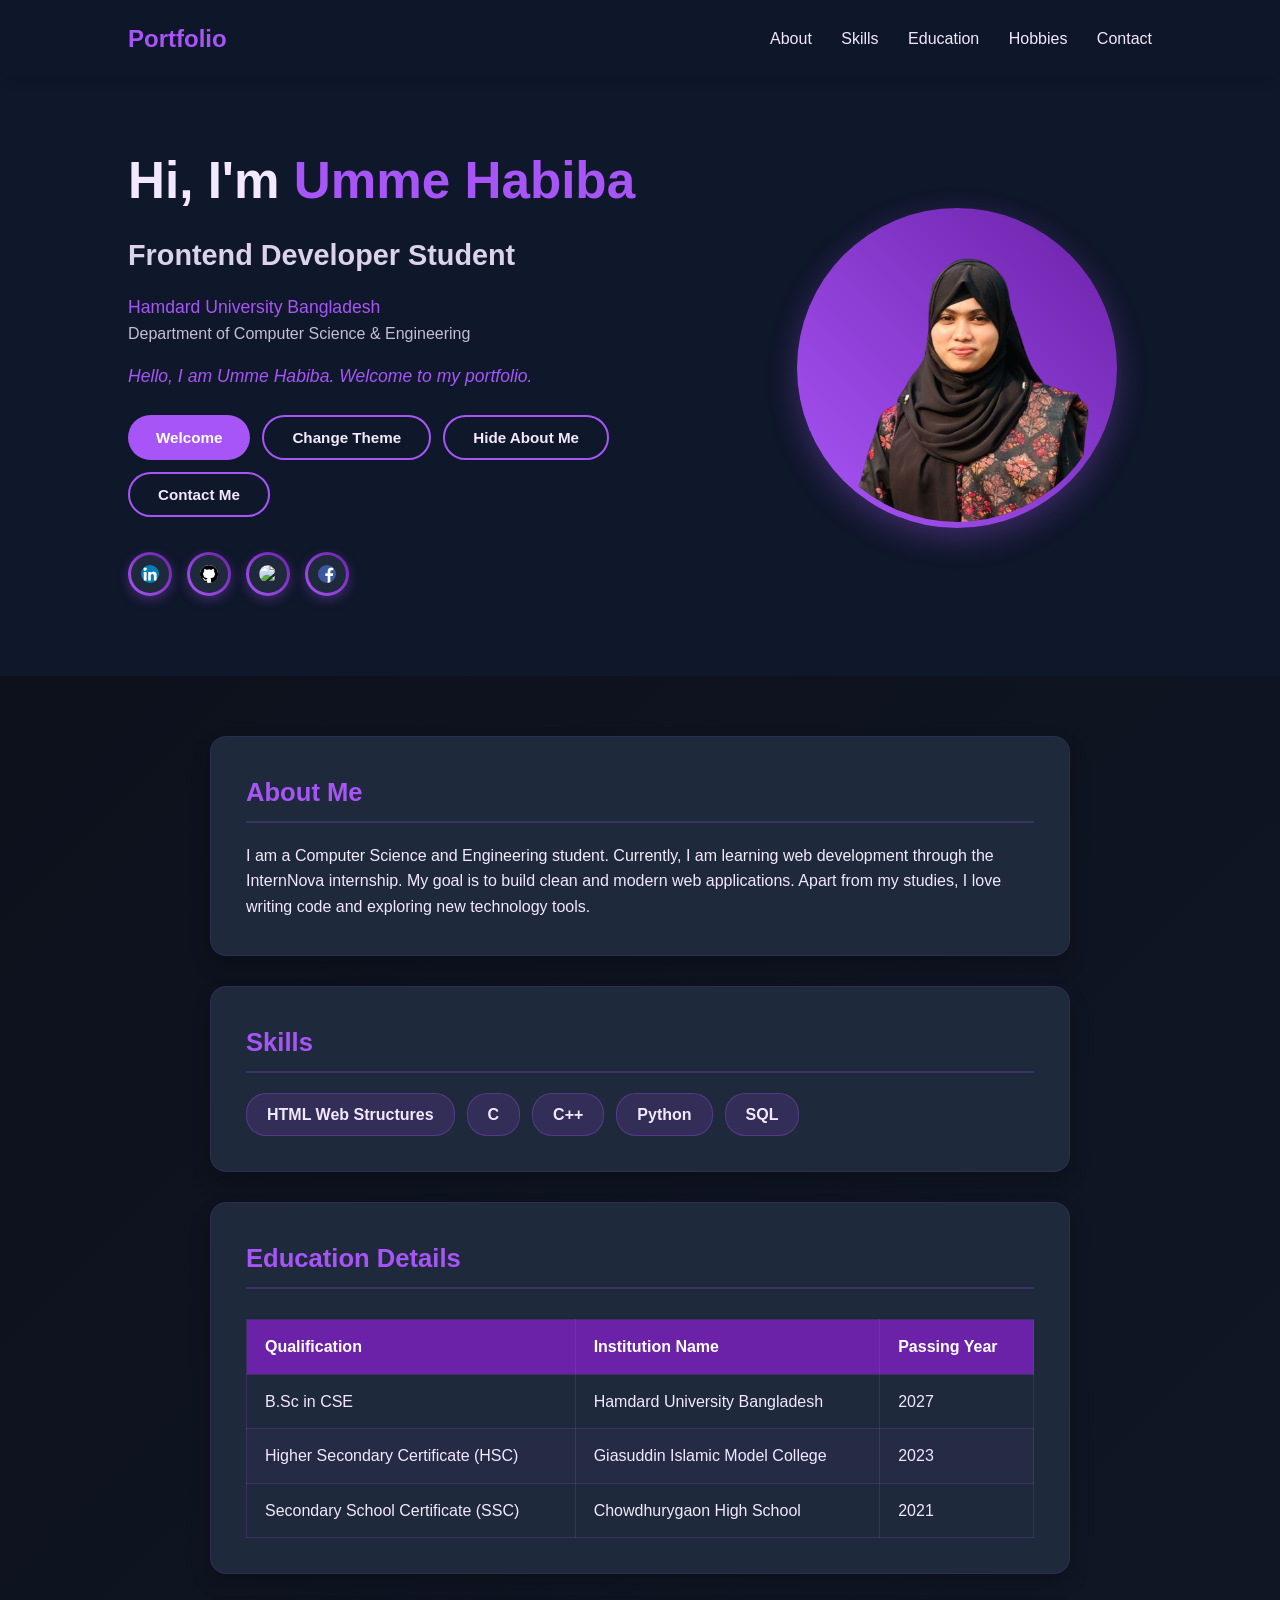
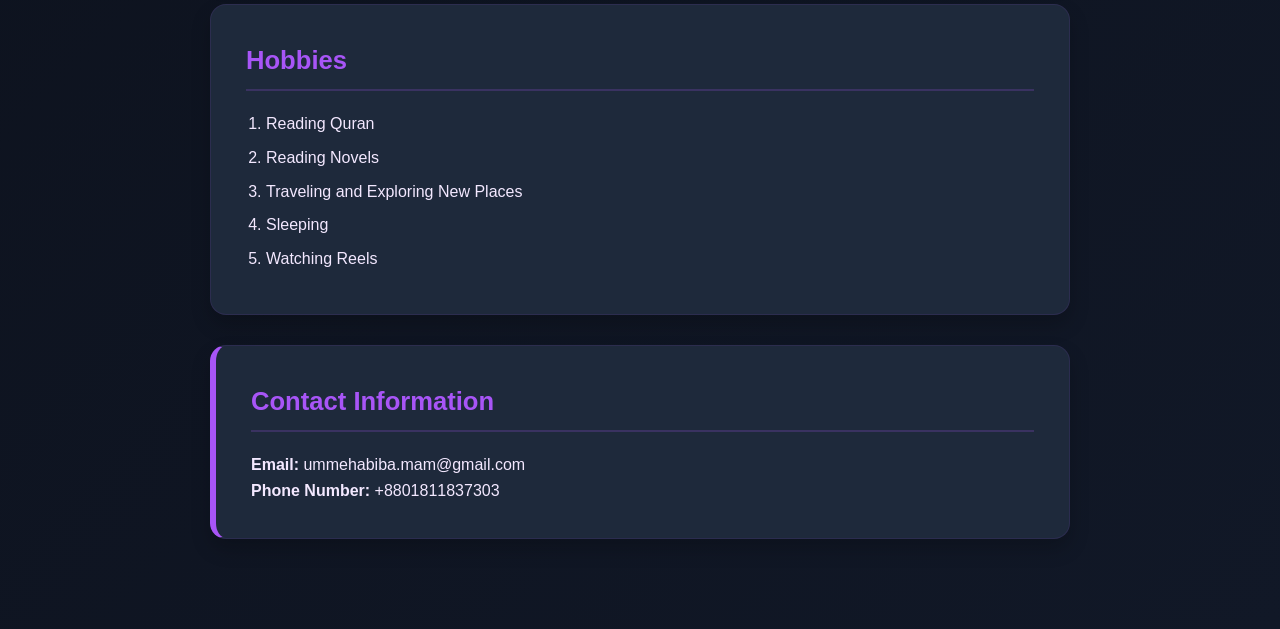
==== index.html @ 0cc4449e "Rename Interactive_Portfolio_Using_JavaScript.html to index.html" ====
<!DOCTYPE html>
<html lang="en">
<head>
    <meta charset="UTF-8"> 
    <meta name="viewport" content="width=device-width, initial-scale=1.0">
    <title>My Personal Portfolio Webpage - Umme Habiba</title>
    <link rel="stylesheet" href="style.css">
</head>
<body>
  
    <div id="welcome-box-overlay" class="msg-overlay">
        <div class="msg-card">
            <span id="close-msg-btn" class="close-cross">&times;</span>
            <div id="modal-icon" class="msg-icon">👋</div>
            <h2 id="modal-title-text">Welcome to My Portfolio Website!</h2>
            <p id="modal-desc-text">Thank you for visiting my webpage. Have a great time exploring!</p>
            <button id="ok-msg-btn" class="msg-close-btn">OK, Thanks</button>
        </div>
    </div>

    <nav class="navbar">
        <div class="nav-logo" id="main-title">Portfolio</div>
        <div class="nav-links">
            <a href="#about">About</a>
            <a href="#skills">Skills</a>
            <a href="#education">Education</a>
            <a href="#hobbies">Hobbies</a>
            <a href="#contact">Contact</a>
        </div>
    </nav>

    <header class="hero-section">
        <div class="hero-container">
            <div class="hero-content">
                <h1 class="hero-title">Hi, I'm <span class="highlight-text">Umme Habiba</span></h1>
                <h2 class="hero-subtitle">Frontend Developer Student</h2>
                <p class="hero-institution">Hamdard University Bangladesh</p>
                <p class="hero-dept">Department of Computer Science & Engineering</p>
                
                <p id="dynamic-greeting" class="dynamic-greeting-text"></p>
                
                <div class="interactive-controls">
                    <button id="welcome-btn" class="js-btn primary-btn">Welcome</button>
                    <button id="theme-btn" class="js-btn secondary-btn">Change Theme</button>
                    <button id="toggle-about-btn" class="js-btn secondary-btn">Hide About Me</button>
                    <button id="contact-btn" class="js-btn secondary-btn">Contact Me</button>
                </div>

                <div class="hero-social-links">
                    <a href="https://www.linkedin.com/in/umme-habiba-s/" target="_blank" class="hero-social-icon" title="LinkedIn">
                        <img src="linkedin.png" alt="LinkedIn" class="social-img-logo">
                    </a>
                    <a href="https://github.com/uhsinthia" target="_blank" class="hero-social-icon" title="GitHub">
                        <img src="github.png" alt="GitHub" class="social-img-logo">
                    </a>
                    <a href="https://www.youtube.com/@uh_sinthia" target="_blank" class="hero-social-icon" title="YouTube">
                        <img src="yt.png" alt="YouTube" class="social-img-logo">
                    </a>
                    <a href="https://www.facebook.com/UHSinthia17/" target="_blank" class="hero-social-icon" title="Facebook">
                        <img src="fb.png" alt="Facebook" class="social-img-logo">
                    </a>
                </div>
            </div>

            <div class="hero-image-area">
                <div class="profile-circle">
                    <img src="mypic.png" alt="Umme Habiba Profile Photo" class="profile-photo">
                </div>
            </div>
        </div>
    </header>

    <main class="container">

        <section id="about" class="portfolio-card">
            <h2 class="section-heading">About Me</h2>
            <p class="paragraph-text">
                I am a Computer Science and Engineering student. Currently, I am learning web development through the InternNova internship. My goal is to build clean and modern web applications. Apart from my studies, I love writing code and exploring new technology tools.
            </p>
        </section>

        <section id="skills" class="portfolio-card">
            <h2 class="section-heading">Skills</h2>
            <ul class="skills-list">
                <li>HTML Web Structures</li>
                <li>C</li>
                <li>C++</li>
                <li>Python</li>
                <li>SQL</li>
            </ul>
        </section>

        <section id="education" class="portfolio-card">
            <h2 class="section-heading">Education Details</h2>
            <div class="table-responsive"> 
                <table class="education-table">
                    <thead>
                        <tr>
                            <th>Qualification</th>
                            <th>Institution Name</th>
                            <th>Passing Year</th>
                        </tr>
                    </thead>
                    <tbody>
                        <tr>
                            <td>B.Sc in CSE</td>
                            <td>Hamdard University Bangladesh</td>
                            <td>2027</td>
                        </tr>
                        <tr>
                            <td>Higher Secondary Certificate (HSC)</td>
                            <td>Giasuddin Islamic Model College</td>
                            <td>2023</td>
                        </tr>
                        <tr>
                            <td>Secondary School Certificate (SSC)</td>
                            <td>Chowdhurygaon High School</td>
                            <td>2021</td>
                        </tr>
                    </tbody>
                </table>
            </div>
        </section>

        <section id="hobbies" class="portfolio-card">
            <h2 class="section-heading">Hobbies</h2>
            <ol class="hobbies-list">
                <li>Reading Quran</li>
                <li>Reading Novels</li>
                <li>Traveling and Exploring New Places</li>
                <li>Sleeping</li>
                <li>Watching Reels</li>
            </ol>
        </section>

        <section id="contact" class="portfolio-card contact-card">
            <h2 class="section-heading">Contact Information</h2>
            <div class="contact-details">
                <p><strong>Email:</strong> ummehabiba.mam@gmail.com</p>
                <p><strong>Phone Number:</strong> +8801811837303</p>
            </div>
        </section>

    </main>

    <script src="script.js"></script>
</body>
</html>
---- style.css ----
html {
  scroll-behavior: smooth;
  scroll-padding-top: 90px;
}

* {
  box-sizing: border-box; 
  margin: 0;              
  padding: 0;             
}

:root {
  --bg-gradient: linear-gradient(135deg, #0b0f19 0%, #111827 100%);
  --hero-bg: #0f172a;
  --card-bg: #1e293b;  
  --text-main: #f3e8ff;
  --primary-color: #a855f7;   
  --secondary-color: #6b21a8; 
  --navbar-bg: rgba(15, 23, 42, 0.9);
}

body.light-theme {
  --bg-gradient: linear-gradient(135deg, #f5f3ff 0%, #edd8ff 100%);
  --hero-bg: #ffffff;
  --card-bg: #ffffff;  
  --text-main: #1e1b4b;
  --primary-color: #6b21a8;
  --secondary-color: #a855f7;
  --navbar-bg: rgba(255, 255, 255, 0.95);
}

body {
  font-family: 'Segoe UI', Tahoma, Geneva, Verdana, sans-serif; 
  background: var(--bg-gradient); 
  color: var(--text-main); 
  line-height: 1.6;
  transition: background 0.4s ease, color 0.4s ease;
}

.navbar {
  position: fixed;
  top: 0; left: 0; width: 100%;
  padding: 20px 10%;
  background-color: var(--navbar-bg);
  display: flex;
  justify-content: space-between;
  align-items: center;
  z-index: 1000;
  box-shadow: 0 2px 10px rgba(0,0,0,0.1);
  backdrop-filter: blur(10px); 
}

.nav-logo {
  font-size: 1.5rem;
  font-weight: 700;
  color: var(--primary-color);
  transition: color 0.3s;
}

.nav-links a {
  color: var(--text-main);
  text-decoration: none;
  margin-left: 25px;
  font-weight: 500;
  transition: color 0.3s;
}
.nav-links a:hover { color: var(--primary-color); }

.hero-section {
  background-color: var(--hero-bg); 
  padding: 140px 10% 80px 10%;       
  display: flex;
  align-items: center;
  transition: background-color 0.4s;
}

.hero-container {
  max-width: 1200px;
  margin: 0 auto;
  display: grid;
  grid-template-columns: 1.2fr 0.8fr; 
  gap: 50px;
  align-items: center;
  width: 100%;
}

.hero-content { text-align: left; } 

.hero-title {
  font-size: 3.2rem;
  font-weight: 800;
  margin-bottom: 10px;
}

.highlight-text { color: var(--primary-color); } 

.hero-subtitle {
  font-size: 1.8rem;
  font-weight: 600;
  color: var(--text-main);
  opacity: 0.9;
  margin-bottom: 15px;
}

.hero-institution {
  font-size: 1.1rem;
  color: var(--primary-color);
  font-weight: 500;
}

.hero-dept {
  font-size: 1rem;
  opacity: 0.8;
  margin-bottom: 15px;
}

.dynamic-greeting-text {
  font-size: 1.1rem;
  font-style: italic;
  margin-bottom: 25px;
  color: var(--primary-color);
}

.interactive-controls {
  display: flex;
  gap: 12px;
  flex-wrap: wrap;
}

.js-btn {
  padding: 12px 28px;
  font-size: 0.95rem;
  font-weight: 600;
  border-radius: 30px; 
  cursor: pointer;
  transition: all 0.3s ease;
}

.primary-btn {
  background-color: var(--primary-color);
  color: white;
  border: none;
}
.primary-btn:hover {
  background-color: var(--secondary-color);
  transform: translateY(-2px);
}

.secondary-btn {
  background-color: transparent;
  color: var(--text-main);
  border: 2px solid var(--primary-color);
}
.secondary-btn:hover {
  background-color: var(--primary-color);
  color: white;
  transform: translateY(-2px);
}

.hero-social-links {
  display: flex;
  gap: 15px;
  margin-top: 35px;
  justify-content: flex-start;
  align-items: center;
}

.hero-social-icon {
  width: 44px;
  height: 44px;
  display: flex;
  align-items: center;
  justify-content: center;
  text-decoration: none;
  border-radius: 50%;
  background: linear-gradient(45deg, var(--primary-color), var(--secondary-color));
  padding: 3px;
  box-shadow: 0 4px 12px rgba(168, 85, 247, 0.3);
  transition: all 0.3s ease;
}

.social-img-logo {
  width: 100%;
  height: 100%;
  border-radius: 50%;
  object-fit: cover;
  background-color: #1e293b;
  padding: 10px;
}

body.light-theme .social-img-logo {
  background-color: #ffffff;
}

.hero-social-icon:hover {
  transform: translateY(-4px);
  box-shadow: 0 8px 20px rgba(168, 85, 247, 0.6);
}

.hero-image-area { display: flex; justify-content: center; }

.profile-circle {
  width: 320px; height: 320px;
  border-radius: 50%;
  background: linear-gradient(45deg, var(--primary-color), var(--secondary-color));
  padding: 6px;
  box-shadow: 0 10px 30px rgba(168, 85, 247, 0.3);
  animation: floatProfile 3s ease-in-out infinite;
}

.profile-photo {
  width: 100%; height: 100%;
  border-radius: 50%;
  object-fit: cover;
}

@keyframes floatProfile {
  0% { transform: translateY(0px); }
  50% { transform: translateY(-12px); }
  100% { transform: translateY(0px); }
}

.container {
  max-width: 900px;
  margin: 40px auto;
  padding: 20px;
}

.portfolio-card {
  background-color: var(--card-bg);
  border-radius: 16px;
  padding: 35px;
  margin-bottom: 30px;
  border: 1px solid rgba(168, 85, 247, 0.1);
  box-shadow: 0 10px 20px rgba(0, 0, 0, 0.2);
  transition: all 0.4s ease;
}

.section-heading {
  font-size: 1.6rem;
  color: var(--primary-color);
  margin-bottom: 20px;
  border-bottom: 2px solid rgba(168, 85, 247, 0.2);
  padding-bottom: 8px;
}

.skills-list {
  list-style: none;
  display: flex; flex-wrap: wrap; gap: 12px;
}

.skills-list li {
  background-color: rgba(168, 85, 247, 0.15);
  color: var(--text-main);
  padding: 8px 20px;
  border-radius: 20px;
  font-weight: 600;
  border: 1px solid rgba(168, 85, 247, 0.3);
}

.hobbies-list { padding-left: 20px; }
.hobbies-list li { margin-bottom: 8px; }

.table-responsive { overflow-x: auto; }
.education-table {
  width: 100%; border-collapse: collapse; margin-top: 10px;
}
.education-table th, .education-table td {
  padding: 14px 18px; text-align: left; border: 1px solid rgba(168, 85, 247, 0.2);
}
.education-table th {
  background-color: var(--secondary-color); color: #ffffff;
}
.education-table tbody tr:nth-child(even) {
  background-color: rgba(168, 85, 247, 0.05);
}

.contact-card { border-left: 6px solid var(--primary-color); }

.msg-overlay {
  position: fixed;
  top: 0; left: 0; width: 100vw; height: 100vh;
  background-color: rgba(0, 0, 0, 0.7);
  display: none;
  justify-content: center; align-items: center;
  z-index: 99999;
}

.msg-card {
  background-color: #1e293b; color: #f3e8ff;
  padding: 40px 30px; border-radius: 20px;
  max-width: 440px; width: 85%; text-align: center;
  box-shadow: 0 20px 40px rgba(0, 0, 0, 0.5);
  position: relative;
  border: 1px solid rgba(168, 85, 247, 0.4);
}

body.light-theme .msg-card { background-color: #ffffff; color: #1e1b4b; }

.close-cross {
  position: absolute; top: 12px; right: 20px; font-size: 28px; color: #999; cursor: pointer; line-height: 1;
}
.close-cross:hover { color: var(--primary-color); }

.msg-icon { font-size: 45px; margin-bottom: 15px; }
.msg-card h2 { font-size: 1.5rem; color: var(--primary-color); margin-bottom: 12px; }
.msg-card p { font-size: 1rem; margin-bottom: 25px; opacity: 0.9; line-height: 1.5; }

.msg-close-btn {
  background-color: var(--primary-color); color: white; border: none; padding: 12px 35px;
  font-size: 1rem; font-weight: bold; border-radius: 30px; cursor: pointer; transition: all 0.2s;
}
.msg-close-btn:hover { background-color: var(--secondary-color); }

@media (max-width: 850px) {
  .hero-container { 
    grid-template-columns: 1fr;
    text-align: center; gap: 30px;
  }
  .hero-content { text-align: center; }
  .navbar { padding: 15px 5%; }
  .nav-links { display: none; }
  .profile-circle { width: 240px; height: 240px; }
  .hero-title { font-size: 2.4rem; }
  .hero-social-links { justify-content: center; }
}
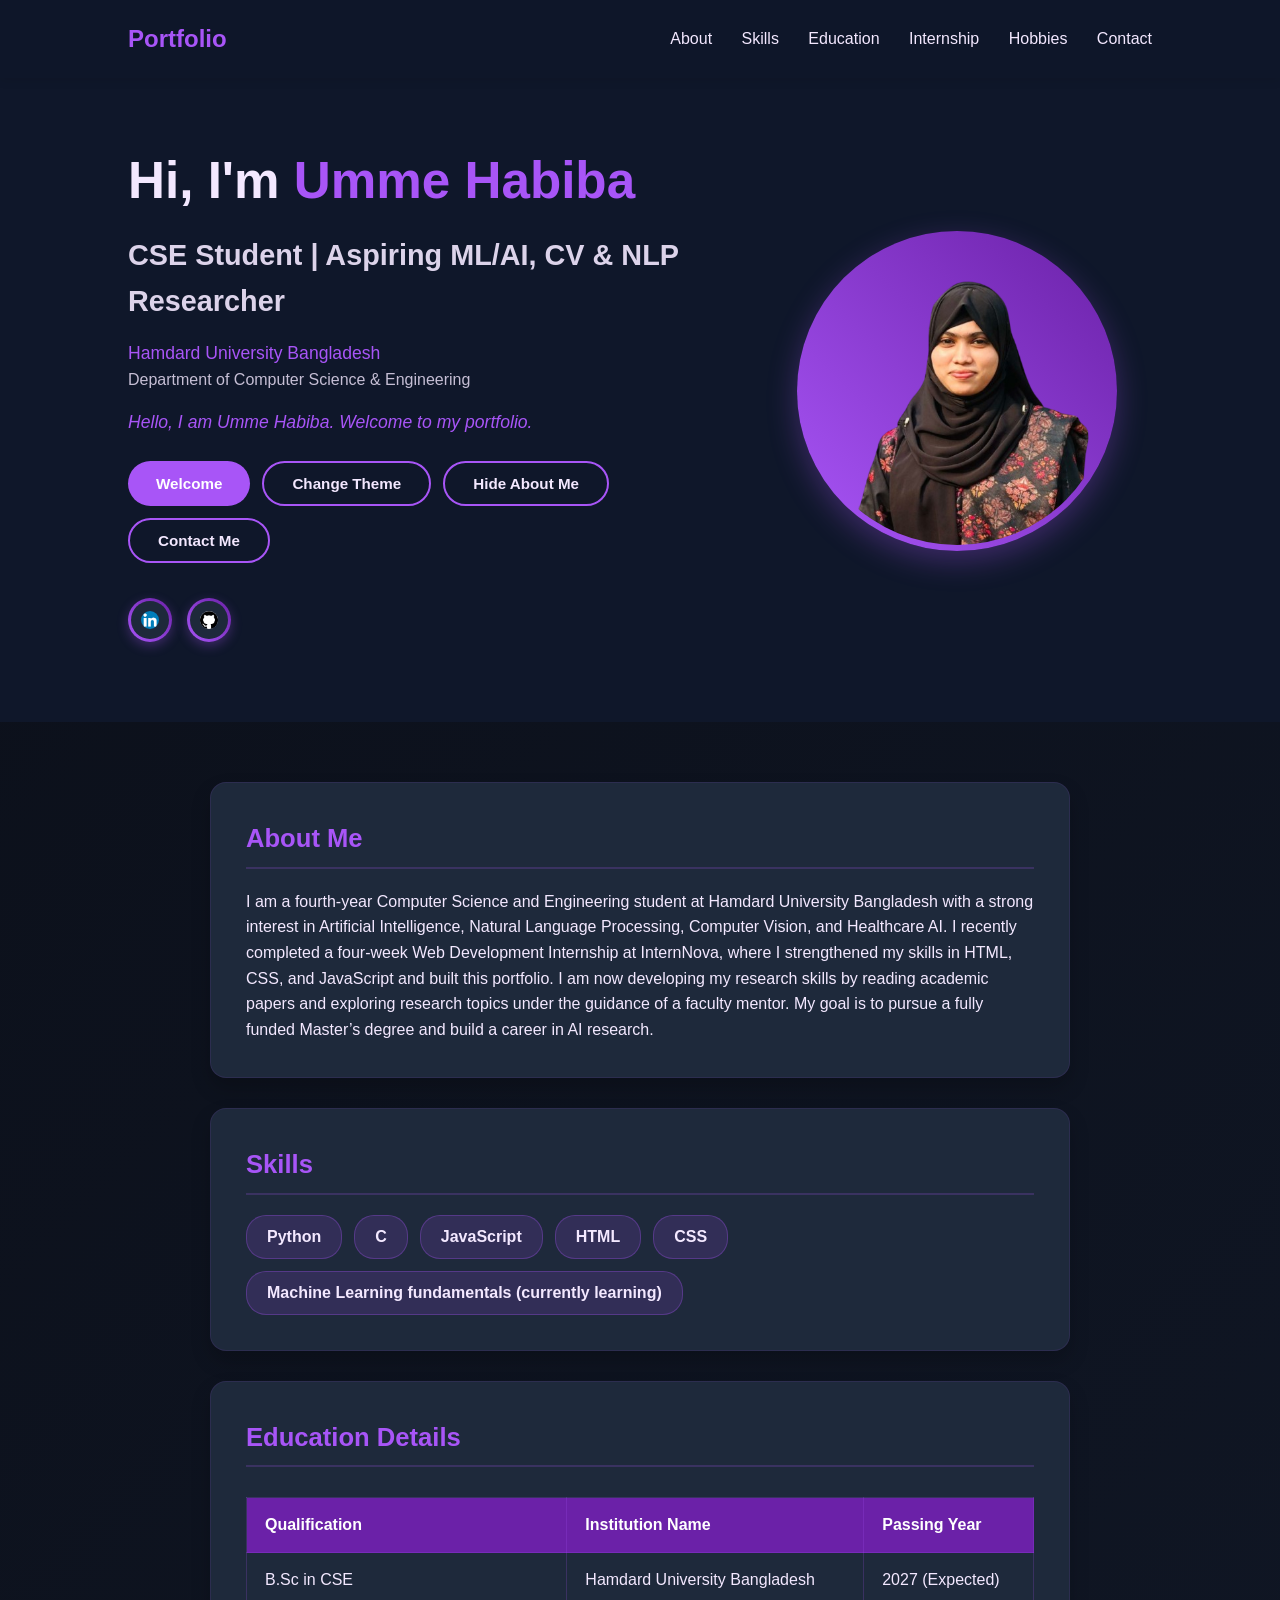
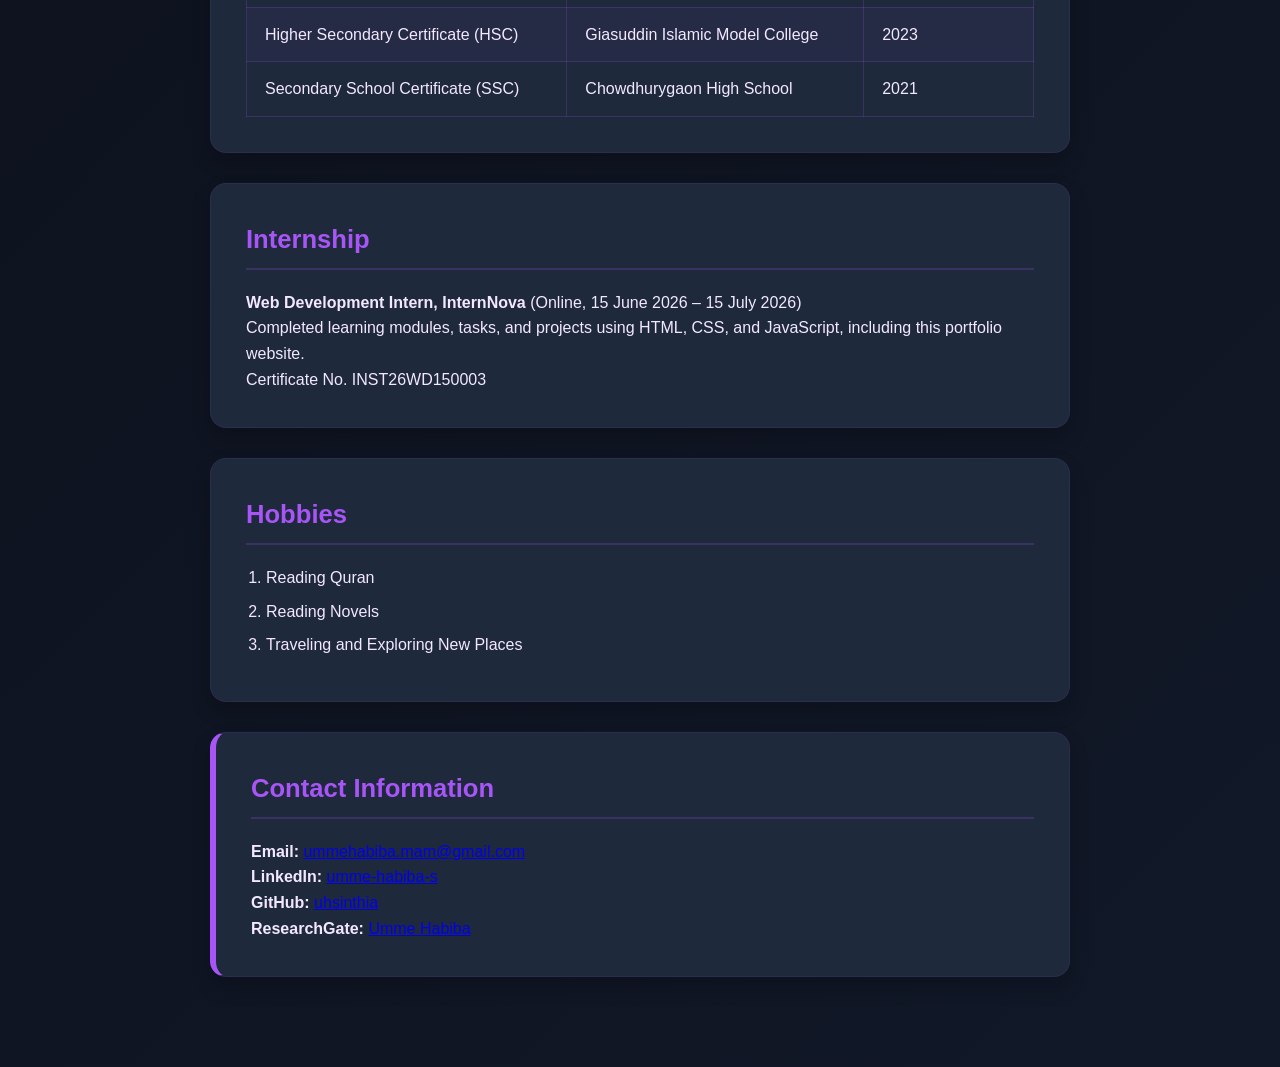
==== commit fbbb2ba8: "Revise portfolio webpage content and layout Updated portfolio webpage with new content and structure" ====
--- a/index.html
+++ b/index.html
@@ -24,6 +24,7 @@
             <a href="#about">About</a>
             <a href="#skills">Skills</a>
             <a href="#education">Education</a>
+            <a href="#experience">Internship</a>
             <a href="#hobbies">Hobbies</a>
             <a href="#contact">Contact</a>
         </div>
@@ -33,9 +34,9 @@
         <div class="hero-container">
             <div class="hero-content">
                 <h1 class="hero-title">Hi, I'm <span class="highlight-text">Umme Habiba</span></h1>
-                <h2 class="hero-subtitle">Frontend Developer Student</h2>
+                <h2 class="hero-subtitle">CSE Student | Aspiring ML/AI, CV & NLP Researcher</h2>
                 <p class="hero-institution">Hamdard University Bangladesh</p>
-                <p class="hero-dept">Department of Computer Science & Engineering</p>
+                <p class="hero-dept">Department of Computer Science &amp; Engineering</p>
                 
                 <p id="dynamic-greeting" class="dynamic-greeting-text"></p>
                 
@@ -47,17 +48,11 @@
                 </div>
 
                 <div class="hero-social-links">
-                    <a href="https://www.linkedin.com/in/umme-habiba-s/" target="_blank" class="hero-social-icon" title="LinkedIn">
+                    <a href="https://www.linkedin.com/in/umme-habiba-s/" target="_blank" rel="noopener" class="hero-social-icon" title="LinkedIn">
                         <img src="linkedin.png" alt="LinkedIn" class="social-img-logo">
                     </a>
-                    <a href="https://github.com/uhsinthia" target="_blank" class="hero-social-icon" title="GitHub">
+                    <a href="https://github.com/uhsinthia" target="_blank" rel="noopener" class="hero-social-icon" title="GitHub">
                         <img src="github.png" alt="GitHub" class="social-img-logo">
-                    </a>
-                    <a href="https://www.youtube.com/@uh_sinthia" target="_blank" class="hero-social-icon" title="YouTube">
-                        <img src="yt.png" alt="YouTube" class="social-img-logo">
-                    </a>
-                    <a href="https://www.facebook.com/UHSinthia17/" target="_blank" class="hero-social-icon" title="Facebook">
-                        <img src="fb.png" alt="Facebook" class="social-img-logo">
                     </a>
                 </div>
             </div>
@@ -75,18 +70,19 @@
         <section id="about" class="portfolio-card">
             <h2 class="section-heading">About Me</h2>
             <p class="paragraph-text">
-                I am a Computer Science and Engineering student. Currently, I am learning web development through the InternNova internship. My goal is to build clean and modern web applications. Apart from my studies, I love writing code and exploring new technology tools.
+                I am a fourth-year Computer Science and Engineering student at Hamdard University Bangladesh with a strong interest in Artificial Intelligence, Natural Language Processing, Computer Vision, and Healthcare AI. I recently completed a four-week Web Development Internship at InternNova, where I strengthened my skills in HTML, CSS, and JavaScript and built this portfolio. I am now developing my research skills by reading academic papers and exploring research topics under the guidance of a faculty mentor. My goal is to pursue a fully funded Master&rsquo;s degree and build a career in AI research.
             </p>
         </section>
 
         <section id="skills" class="portfolio-card">
             <h2 class="section-heading">Skills</h2>
             <ul class="skills-list">
-                <li>HTML Web Structures</li>
+                <li>Python</li>
                 <li>C</li>
-                <li>C++</li>
-                <li>Python</li>
-                <li>SQL</li>
+                <li>JavaScript</li>
+                <li>HTML</li>
+                <li>CSS</li>
+                <li>Machine Learning fundamentals (currently learning)</li>
             </ul>
         </section>
 
@@ -105,7 +101,7 @@
                         <tr>
                             <td>B.Sc in CSE</td>
                             <td>Hamdard University Bangladesh</td>
-                            <td>2027</td>
+                            <td>2027 (Expected)</td>
                         </tr>
                         <tr>
                             <td>Higher Secondary Certificate (HSC)</td>
@@ -122,22 +118,31 @@
             </div>
         </section>
 
+        <section id="experience" class="portfolio-card">
+            <h2 class="section-heading">Internship</h2>
+            <p class="paragraph-text">
+                <strong>Web Development Intern, InternNova</strong> (Online, 15 June 2026 &ndash; 15 July 2026)<br>
+                Completed learning modules, tasks, and projects using HTML, CSS, and JavaScript, including this portfolio website.<br>
+                Certificate No. INST26WD150003
+            </p>
+        </section>
+
         <section id="hobbies" class="portfolio-card">
             <h2 class="section-heading">Hobbies</h2>
             <ol class="hobbies-list">
                 <li>Reading Quran</li>
                 <li>Reading Novels</li>
                 <li>Traveling and Exploring New Places</li>
-                <li>Sleeping</li>
-                <li>Watching Reels</li>
             </ol>
         </section>
 
         <section id="contact" class="portfolio-card contact-card">
             <h2 class="section-heading">Contact Information</h2>
             <div class="contact-details">
-                <p><strong>Email:</strong> ummehabiba.mam@gmail.com</p>
-                <p><strong>Phone Number:</strong> +8801811837303</p>
+                <p><strong>Email:</strong> <a href="mailto:ummehabiba.mam@gmail.com">ummehabiba.mam@gmail.com</a></p>
+                <p><strong>LinkedIn:</strong> <a href="https://www.linkedin.com/in/umme-habiba-s/" target="_blank" rel="noopener">umme-habiba-s</a></p>
+                <p><strong>GitHub:</strong> <a href="https://github.com/uhsinthia" target="_blank" rel="noopener">uhsinthia</a></p>
+                <p><strong>ResearchGate:</strong> <a href="https://www.researchgate.net/profile/Umme-Habiba-122" target="_blank" rel="noopener">Umme Habiba</a></p>
             </div>
         </section>
 
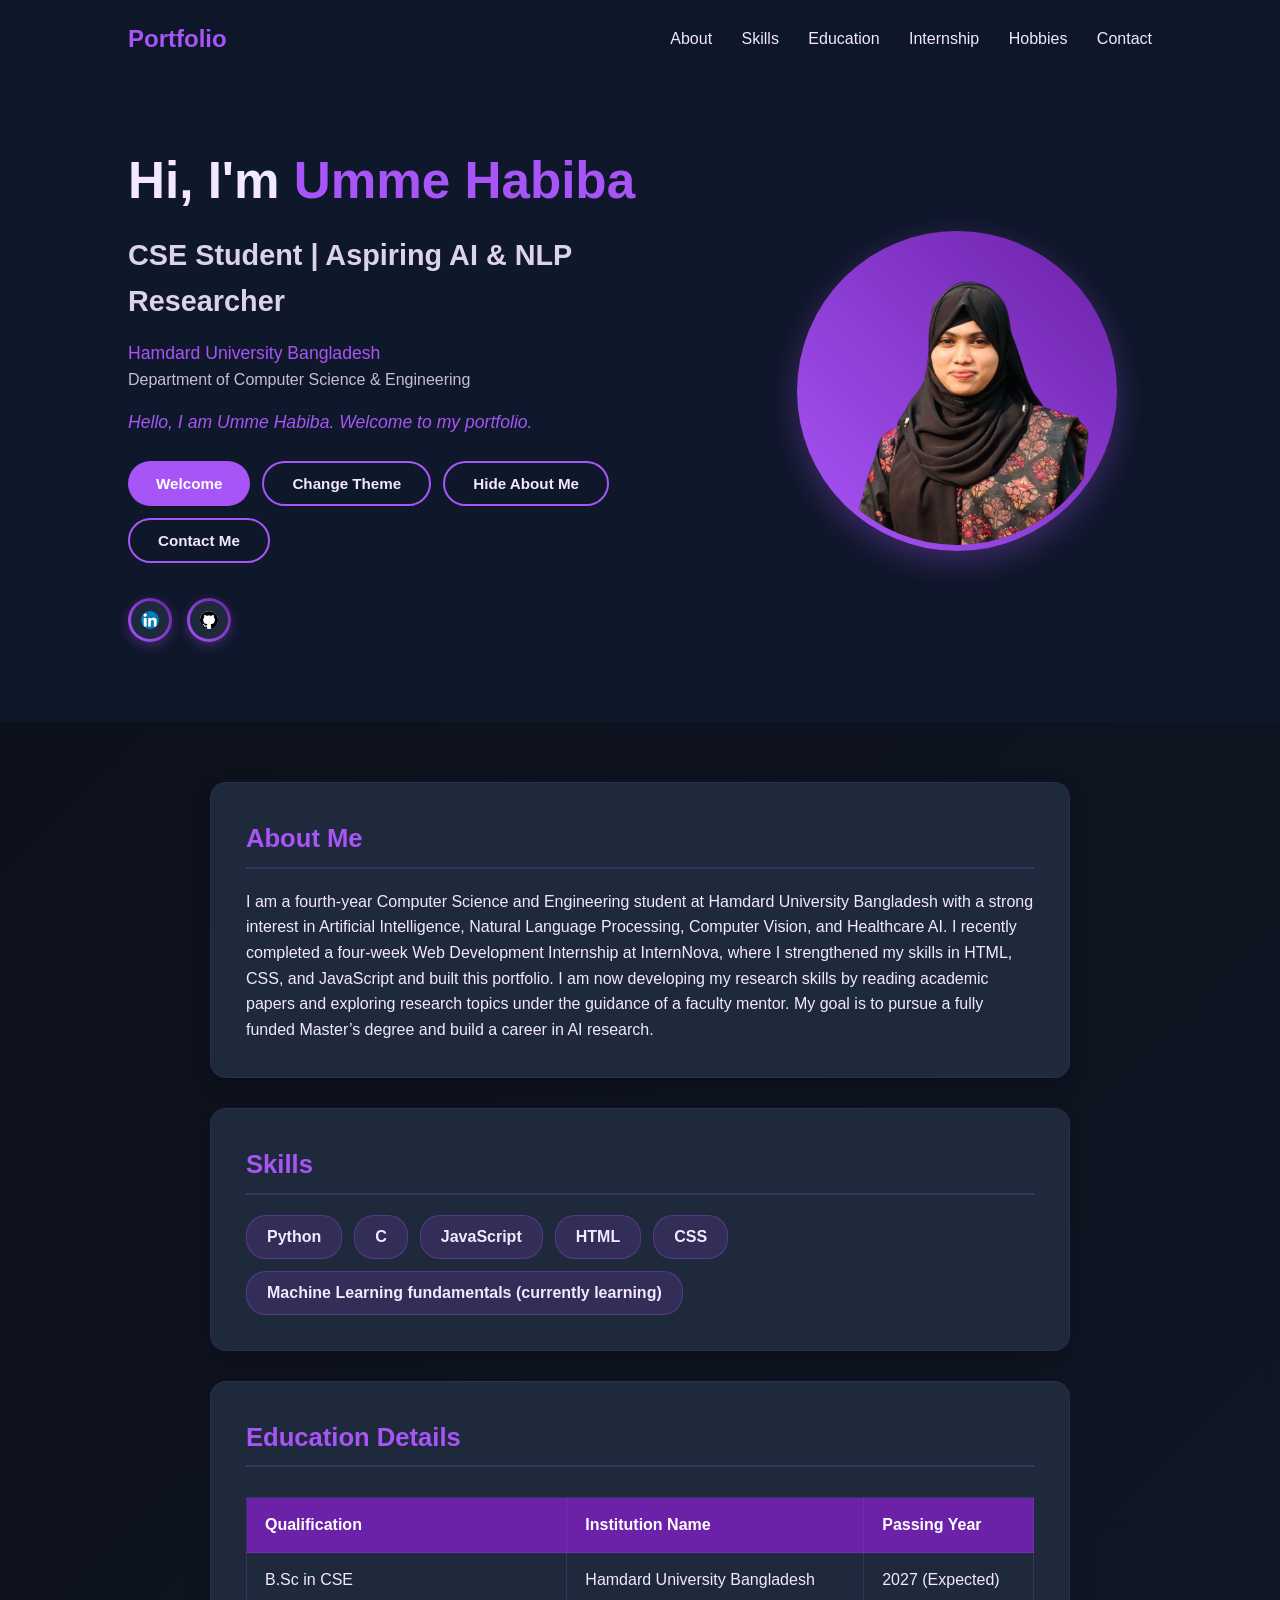
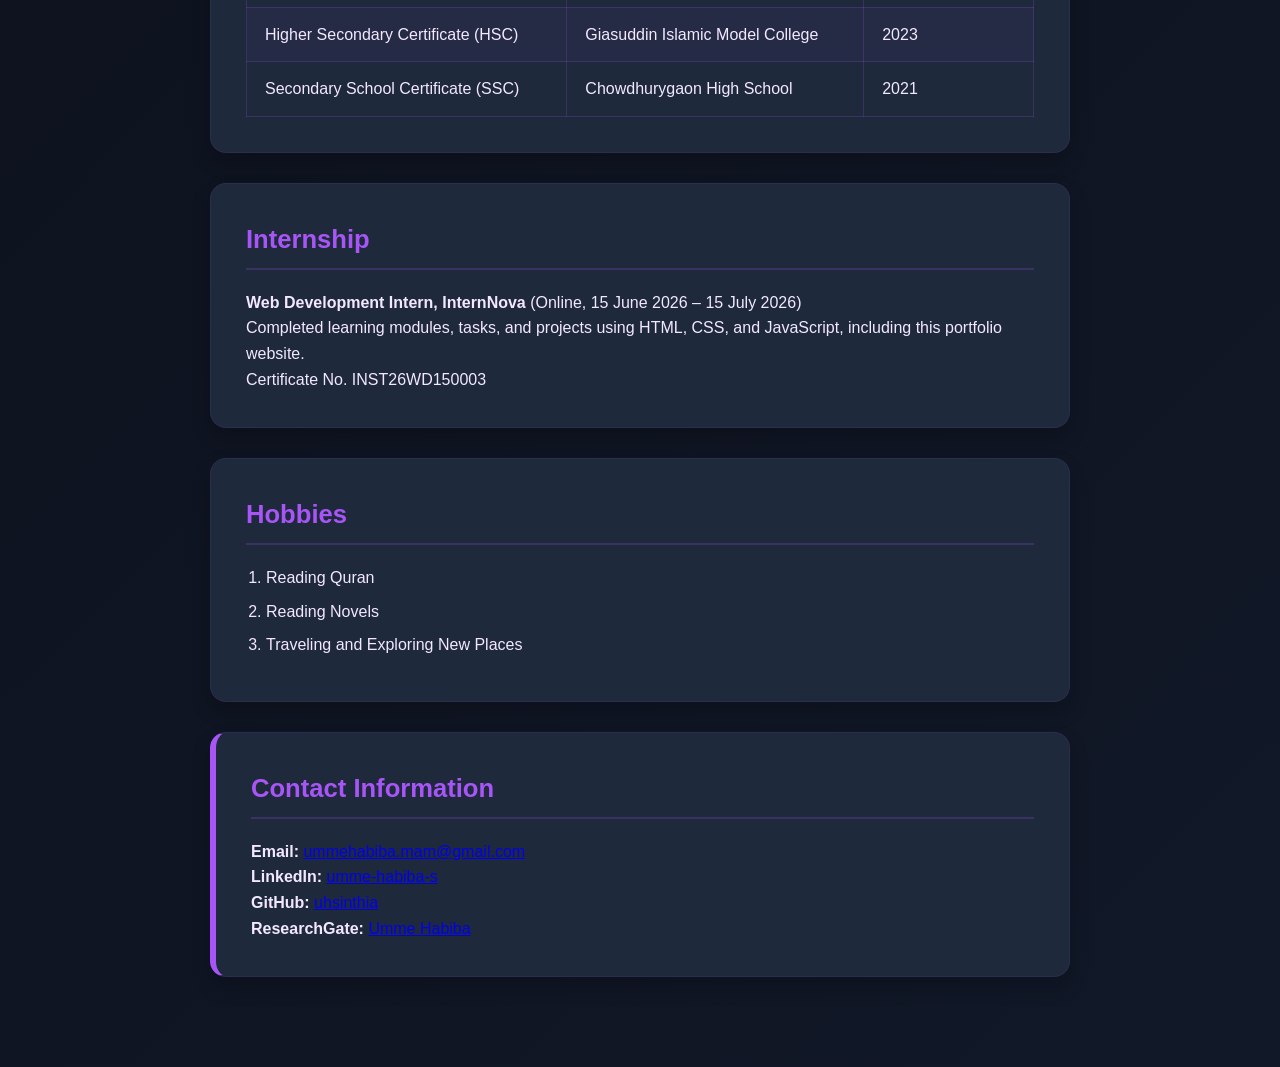
==== commit 50af6ee9: "Add favicon and update hero section subtitle Added favicon links and updated hero subtitle." ====
--- a/index.html
+++ b/index.html
@@ -4,6 +4,9 @@
     <meta charset="UTF-8"> 
     <meta name="viewport" content="width=device-width, initial-scale=1.0">
     <title>My Personal Portfolio Webpage - Umme Habiba</title>
+    <link rel="icon" type="image/svg+xml" href="favicon.svg">
+    <link rel="icon" type="image/png" sizes="32x32" href="favicon-32.png">
+    <link rel="apple-touch-icon" href="apple-touch-icon.png">
     <link rel="stylesheet" href="style.css">
 </head>
 <body>
@@ -34,7 +37,7 @@
         <div class="hero-container">
             <div class="hero-content">
                 <h1 class="hero-title">Hi, I'm <span class="highlight-text">Umme Habiba</span></h1>
-                <h2 class="hero-subtitle">CSE Student | Aspiring ML/AI, CV & NLP Researcher</h2>
+                <h2 class="hero-subtitle">CSE Student | Aspiring AI &amp; NLP Researcher</h2>
                 <p class="hero-institution">Hamdard University Bangladesh</p>
                 <p class="hero-dept">Department of Computer Science &amp; Engineering</p>
                 
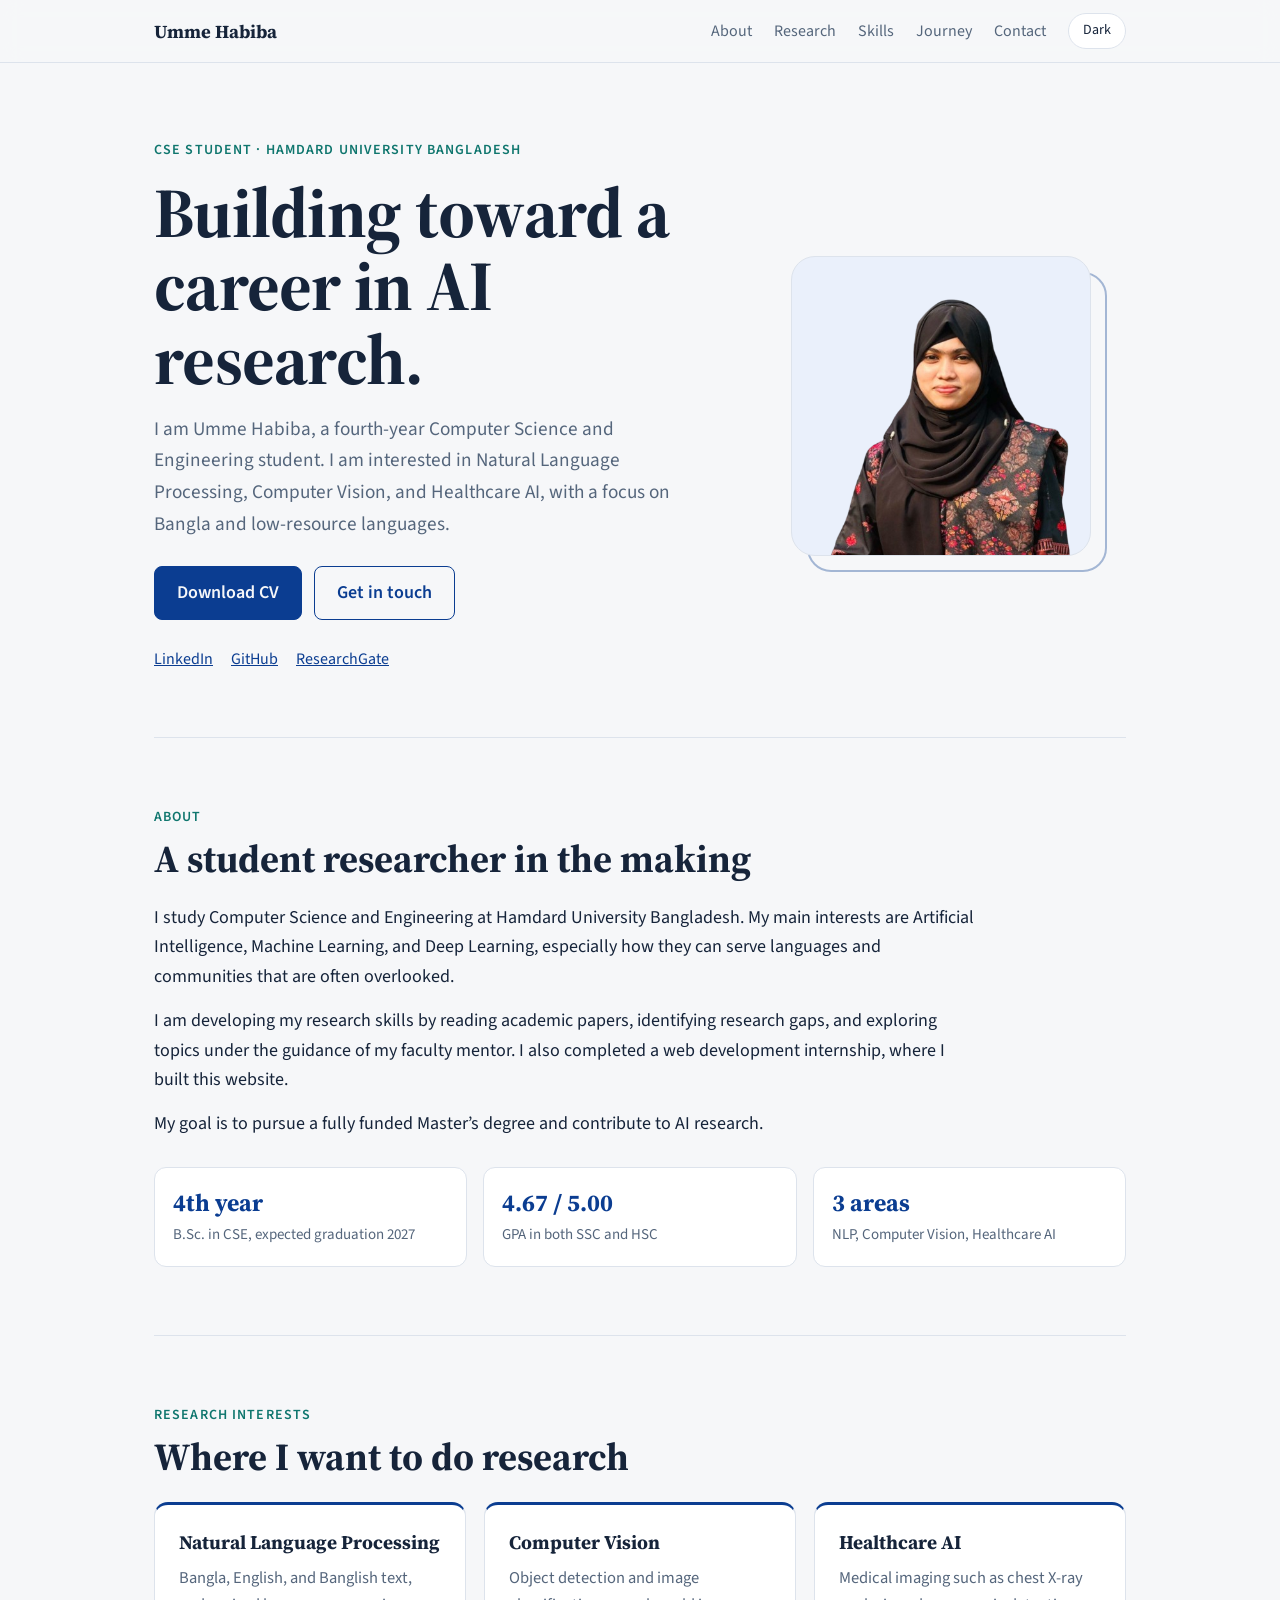
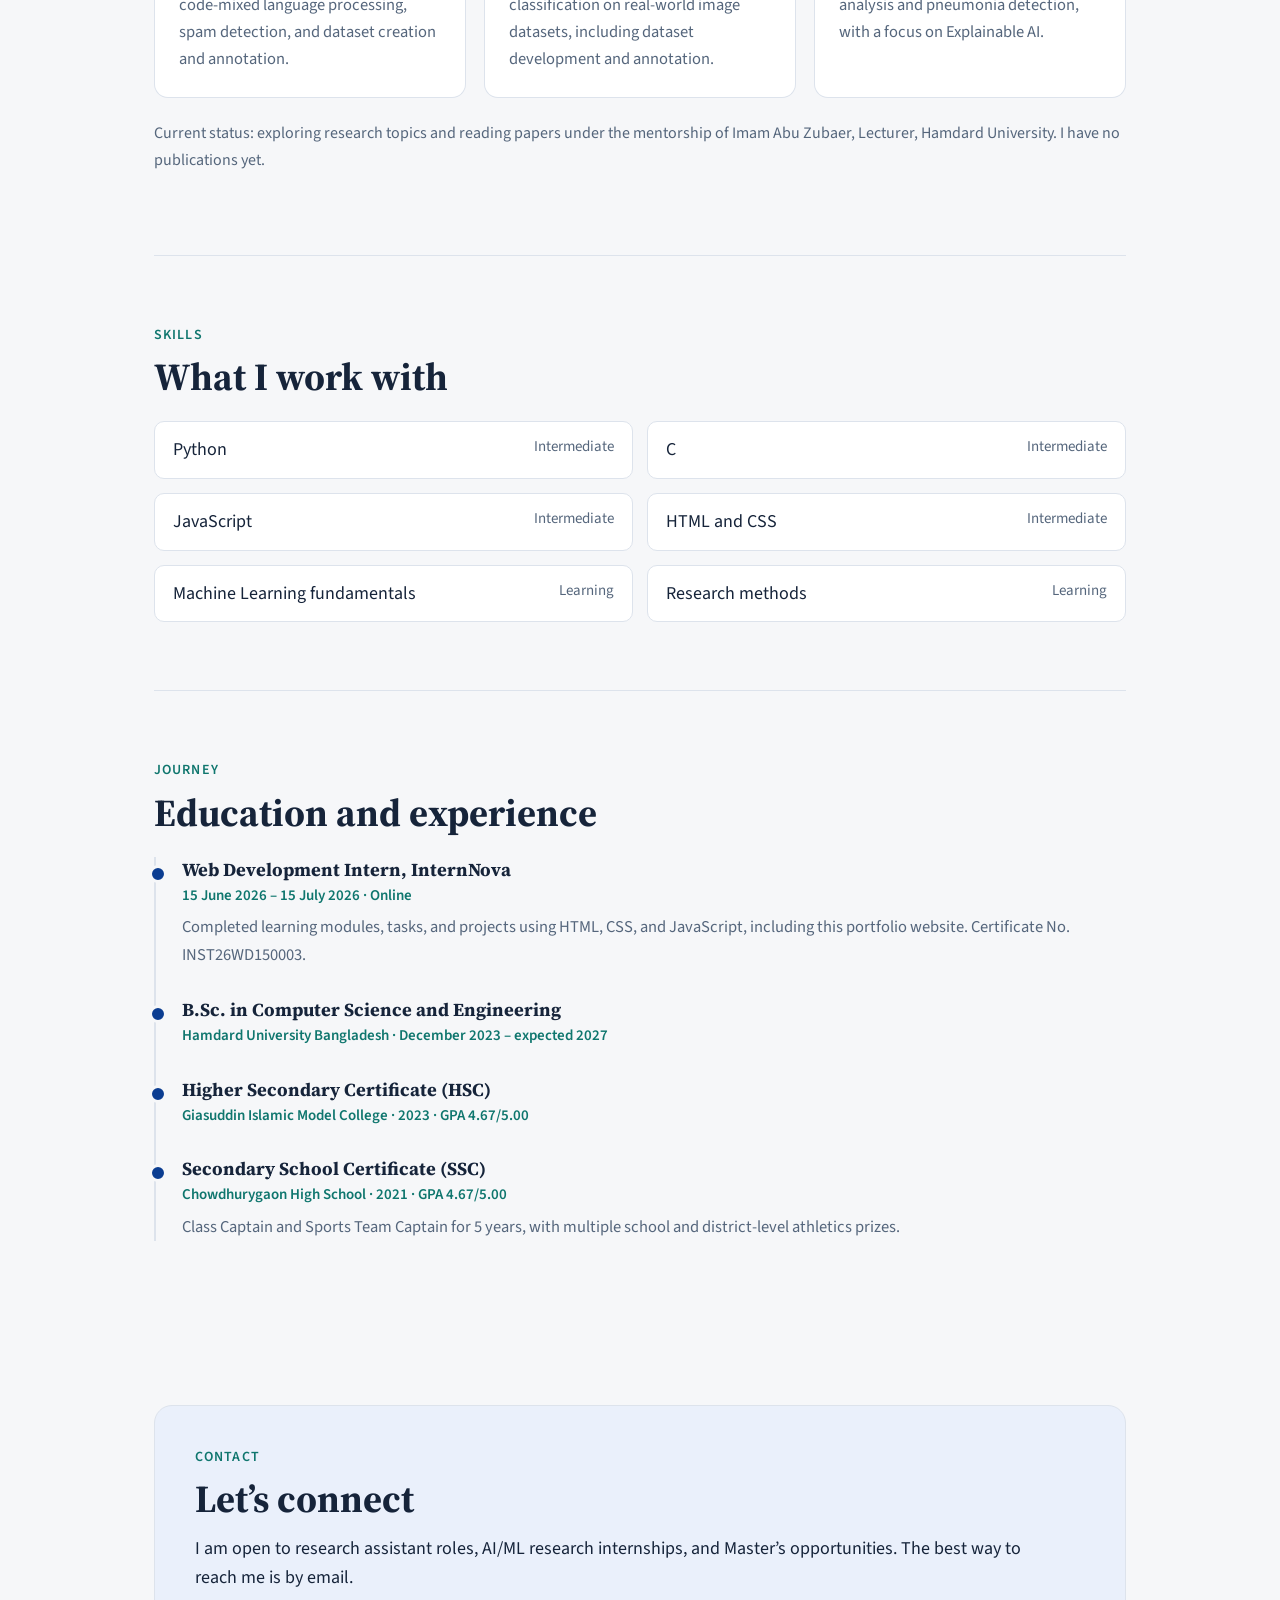
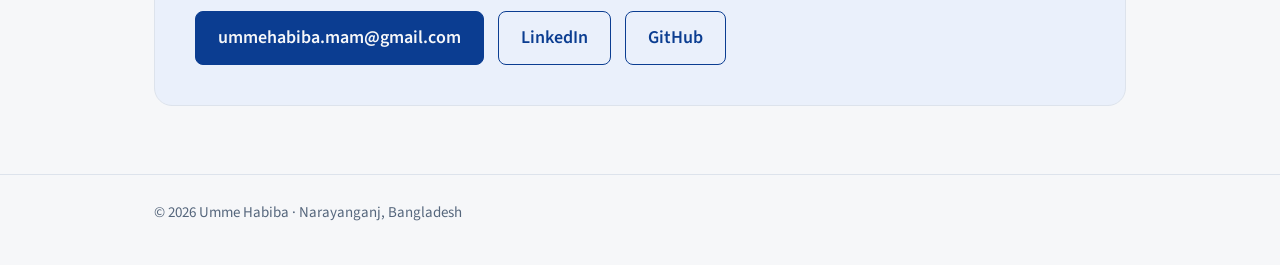
==== commit 0f8f6892: "Add files via upload" ====
--- a/index.html
+++ b/index.html
@@ -1,156 +1,163 @@
-<!DOCTYPE html>
-<html lang="en">
-<head>
-    <meta charset="UTF-8"> 
-    <meta name="viewport" content="width=device-width, initial-scale=1.0">
-    <title>My Personal Portfolio Webpage - Umme Habiba</title>
-    <link rel="icon" type="image/svg+xml" href="favicon.svg">
-    <link rel="icon" type="image/png" sizes="32x32" href="favicon-32.png">
-    <link rel="apple-touch-icon" href="apple-touch-icon.png">
-    <link rel="stylesheet" href="style.css">
-</head>
-<body>
-  
-    <div id="welcome-box-overlay" class="msg-overlay">
-        <div class="msg-card">
-            <span id="close-msg-btn" class="close-cross">&times;</span>
-            <div id="modal-icon" class="msg-icon">👋</div>
-            <h2 id="modal-title-text">Welcome to My Portfolio Website!</h2>
-            <p id="modal-desc-text">Thank you for visiting my webpage. Have a great time exploring!</p>
-            <button id="ok-msg-btn" class="msg-close-btn">OK, Thanks</button>
-        </div>
-    </div>
-
-    <nav class="navbar">
-        <div class="nav-logo" id="main-title">Portfolio</div>
-        <div class="nav-links">
-            <a href="#about">About</a>
-            <a href="#skills">Skills</a>
-            <a href="#education">Education</a>
-            <a href="#experience">Internship</a>
-            <a href="#hobbies">Hobbies</a>
-            <a href="#contact">Contact</a>
-        </div>
-    </nav>
-
-    <header class="hero-section">
-        <div class="hero-container">
-            <div class="hero-content">
-                <h1 class="hero-title">Hi, I'm <span class="highlight-text">Umme Habiba</span></h1>
-                <h2 class="hero-subtitle">CSE Student | Aspiring AI &amp; NLP Researcher</h2>
-                <p class="hero-institution">Hamdard University Bangladesh</p>
-                <p class="hero-dept">Department of Computer Science &amp; Engineering</p>
-                
-                <p id="dynamic-greeting" class="dynamic-greeting-text"></p>
-                
-                <div class="interactive-controls">
-                    <button id="welcome-btn" class="js-btn primary-btn">Welcome</button>
-                    <button id="theme-btn" class="js-btn secondary-btn">Change Theme</button>
-                    <button id="toggle-about-btn" class="js-btn secondary-btn">Hide About Me</button>
-                    <button id="contact-btn" class="js-btn secondary-btn">Contact Me</button>
-                </div>
-
-                <div class="hero-social-links">
-                    <a href="https://www.linkedin.com/in/umme-habiba-s/" target="_blank" rel="noopener" class="hero-social-icon" title="LinkedIn">
-                        <img src="linkedin.png" alt="LinkedIn" class="social-img-logo">
-                    </a>
-                    <a href="https://github.com/uhsinthia" target="_blank" rel="noopener" class="hero-social-icon" title="GitHub">
-                        <img src="github.png" alt="GitHub" class="social-img-logo">
-                    </a>
-                </div>
-            </div>
-
-            <div class="hero-image-area">
-                <div class="profile-circle">
-                    <img src="mypic.png" alt="Umme Habiba Profile Photo" class="profile-photo">
-                </div>
-            </div>
-        </div>
-    </header>
-
-    <main class="container">
-
-        <section id="about" class="portfolio-card">
-            <h2 class="section-heading">About Me</h2>
-            <p class="paragraph-text">
-                I am a fourth-year Computer Science and Engineering student at Hamdard University Bangladesh with a strong interest in Artificial Intelligence, Natural Language Processing, Computer Vision, and Healthcare AI. I recently completed a four-week Web Development Internship at InternNova, where I strengthened my skills in HTML, CSS, and JavaScript and built this portfolio. I am now developing my research skills by reading academic papers and exploring research topics under the guidance of a faculty mentor. My goal is to pursue a fully funded Master&rsquo;s degree and build a career in AI research.
-            </p>
-        </section>
-
-        <section id="skills" class="portfolio-card">
-            <h2 class="section-heading">Skills</h2>
-            <ul class="skills-list">
-                <li>Python</li>
-                <li>C</li>
-                <li>JavaScript</li>
-                <li>HTML</li>
-                <li>CSS</li>
-                <li>Machine Learning fundamentals (currently learning)</li>
-            </ul>
-        </section>
-
-        <section id="education" class="portfolio-card">
-            <h2 class="section-heading">Education Details</h2>
-            <div class="table-responsive"> 
-                <table class="education-table">
-                    <thead>
-                        <tr>
-                            <th>Qualification</th>
-                            <th>Institution Name</th>
-                            <th>Passing Year</th>
-                        </tr>
-                    </thead>
-                    <tbody>
-                        <tr>
-                            <td>B.Sc in CSE</td>
-                            <td>Hamdard University Bangladesh</td>
-                            <td>2027 (Expected)</td>
-                        </tr>
-                        <tr>
-                            <td>Higher Secondary Certificate (HSC)</td>
-                            <td>Giasuddin Islamic Model College</td>
-                            <td>2023</td>
-                        </tr>
-                        <tr>
-                            <td>Secondary School Certificate (SSC)</td>
-                            <td>Chowdhurygaon High School</td>
-                            <td>2021</td>
-                        </tr>
-                    </tbody>
-                </table>
-            </div>
-        </section>
-
-        <section id="experience" class="portfolio-card">
-            <h2 class="section-heading">Internship</h2>
-            <p class="paragraph-text">
-                <strong>Web Development Intern, InternNova</strong> (Online, 15 June 2026 &ndash; 15 July 2026)<br>
-                Completed learning modules, tasks, and projects using HTML, CSS, and JavaScript, including this portfolio website.<br>
-                Certificate No. INST26WD150003
-            </p>
-        </section>
-
-        <section id="hobbies" class="portfolio-card">
-            <h2 class="section-heading">Hobbies</h2>
-            <ol class="hobbies-list">
-                <li>Reading Quran</li>
-                <li>Reading Novels</li>
-                <li>Traveling and Exploring New Places</li>
-            </ol>
-        </section>
-
-        <section id="contact" class="portfolio-card contact-card">
-            <h2 class="section-heading">Contact Information</h2>
-            <div class="contact-details">
-                <p><strong>Email:</strong> <a href="mailto:ummehabiba.mam@gmail.com">ummehabiba.mam@gmail.com</a></p>
-                <p><strong>LinkedIn:</strong> <a href="https://www.linkedin.com/in/umme-habiba-s/" target="_blank" rel="noopener">umme-habiba-s</a></p>
-                <p><strong>GitHub:</strong> <a href="https://github.com/uhsinthia" target="_blank" rel="noopener">uhsinthia</a></p>
-                <p><strong>ResearchGate:</strong> <a href="https://www.researchgate.net/profile/Umme-Habiba-122" target="_blank" rel="noopener">Umme Habiba</a></p>
-            </div>
-        </section>
-
-    </main>
-
-    <script src="script.js"></script>
-</body>
-</html>
+<!DOCTYPE html>
+<html lang="en">
+<head>
+<meta charset="utf-8">
+<meta name="viewport" content="width=device-width, initial-scale=1">
+<title>Umme Habiba | CSE Student and Aspiring AI &amp; NLP Researcher</title>
+<meta name="description" content="Umme Habiba is a 4th-year CSE student at Hamdard University Bangladesh with research interests in NLP, Computer Vision and Healthcare AI.">
+<link rel="icon" type="image/svg+xml" href="favicon.svg">
+<link rel="icon" type="image/png" sizes="32x32" href="favicon-32.png">
+<link rel="apple-touch-icon" href="apple-touch-icon.png">
+<link rel="preconnect" href="https://fonts.googleapis.com">
+<link rel="preconnect" href="https://fonts.gstatic.com" crossorigin>
+<link href="https://fonts.googleapis.com/css2?family=Source+Sans+3:wght@400;600&family=Source+Serif+4:wght@600;700&display=swap" rel="stylesheet">
+<style>
+:root{--bg:#f6f7f9;--panel:#fff;--text:#16243a;--muted:#55667c;--accent:#0b3d91;--accent2:#0f766e;--line:#dde3ec;--soft:#eaf0fb;color-scheme:light}
+@media(prefers-color-scheme:dark){:root:not([data-theme=light]){--bg:#0d1520;--panel:#142030;--text:#e8edf4;--muted:#9bacc0;--accent:#8fb4ff;--accent2:#5eead4;--line:#243449;--soft:#18283d;color-scheme:dark}}
+:root[data-theme=dark]{--bg:#0d1520;--panel:#142030;--text:#e8edf4;--muted:#9bacc0;--accent:#8fb4ff;--accent2:#5eead4;--line:#243449;--soft:#18283d;color-scheme:dark}
+*{box-sizing:border-box}html{scroll-behavior:smooth;scroll-padding-top:72px}
+body{margin:0;background:var(--bg);color:var(--text);font:18px/1.65 "Source Sans 3",Arial,sans-serif}
+a{color:var(--accent)}a:focus-visible,button:focus-visible{outline:3px solid var(--accent);outline-offset:3px;border-radius:4px}
+.wrap{max-width:1020px;margin:0 auto;padding:0 24px}
+header{position:sticky;top:0;z-index:10;background:color-mix(in srgb,var(--bg) 88%,transparent);backdrop-filter:blur(10px);border-bottom:1px solid var(--line)}
+header .wrap{display:flex;align-items:center;justify-content:space-between;gap:16px;height:62px}
+.brand{font:700 1.15rem "Source Serif 4",Georgia,serif;color:var(--text);text-decoration:none}
+nav{display:flex;gap:22px;align-items:center}nav a{color:var(--muted);text-decoration:none;font-size:16px}nav a:hover{color:var(--accent)}
+#theme{font:inherit;font-size:14px;color:var(--text);background:var(--panel);border:1px solid var(--line);border-radius:999px;padding:5px 14px;cursor:pointer}
+#theme:hover{border-color:var(--accent)}
+.hero{padding:76px 0 64px;display:grid;grid-template-columns:1.5fr 1fr;gap:48px;align-items:center}
+.eyebrow{color:var(--accent2);font-weight:600;letter-spacing:.08em;text-transform:uppercase;font-size:14px;margin:0 0 14px}
+h1{font:700 clamp(2.6rem,6.5vw,4.4rem)/1.04 "Source Serif 4",Georgia,serif;margin:0 0 18px;letter-spacing:-.01em}
+.lead{font-size:1.2rem;color:var(--muted);max-width:34em;margin:0 0 26px}
+.btns{display:flex;gap:12px;flex-wrap:wrap;margin-bottom:26px}
+.btn{display:inline-block;padding:11px 22px;border-radius:8px;font-weight:600;text-decoration:none;border:1px solid var(--accent)}
+.btn.p{background:var(--accent);color:var(--bg)}.btn.s{color:var(--accent)}.btn:hover{transform:translateY(-1px)}
+.soc{display:flex;gap:18px;flex-wrap:wrap;padding:0;margin:0;list-style:none;font-size:16px}
+.photo{justify-self:center;position:relative}
+.photo img{width:min(300px,70vw);aspect-ratio:1;object-fit:cover;border-radius:24px;border:1px solid var(--line);background:var(--soft);display:block;position:relative;z-index:1}
+.photo:before{content:"";position:absolute;inset:16px -16px -16px 16px;border:2px solid var(--accent);border-radius:24px;opacity:.35}
+section{padding:68px 0;border-top:1px solid var(--line)}
+.label{color:var(--accent2);font-weight:600;font-size:14px;letter-spacing:.08em;text-transform:uppercase;margin:0 0 8px}
+h2{font:700 clamp(1.8rem,4vw,2.4rem)/1.15 "Source Serif 4",Georgia,serif;margin:0 0 22px}
+p{margin:0 0 14px}.narrow{max-width:46em}
+.stats{display:grid;grid-template-columns:repeat(3,1fr);gap:16px;margin-top:28px}
+.stat{background:var(--panel);border:1px solid var(--line);border-radius:12px;padding:18px}
+.stat b{display:block;font:700 1.5rem "Source Serif 4",Georgia,serif;color:var(--accent)}.stat span{color:var(--muted);font-size:15px}
+.cards{display:grid;grid-template-columns:repeat(3,1fr);gap:18px}
+.card{background:var(--panel);border:1px solid var(--line);border-radius:14px;padding:24px;border-top:3px solid var(--accent)}
+.card h3{font:700 1.2rem "Source Serif 4",Georgia,serif;margin:0 0 10px}.card p{color:var(--muted);font-size:16.5px;margin:0}
+.note{margin-top:22px;color:var(--muted);font-size:16px}
+.skills{display:grid;grid-template-columns:repeat(2,1fr);gap:14px}
+.sk{display:flex;justify-content:space-between;gap:12px;background:var(--panel);border:1px solid var(--line);border-radius:10px;padding:13px 18px}
+.sk span{color:var(--muted);font-size:15px}
+.tl{border-left:2px solid var(--line);margin:0;padding:0 0 0 26px;list-style:none}
+.tl li{position:relative;margin-bottom:28px}.tl li:before{content:"";position:absolute;left:-33px;top:8px;width:12px;height:12px;border-radius:50%;background:var(--accent);border:3px solid var(--bg)}
+.tl h3{font:700 1.15rem "Source Serif 4",Georgia,serif;margin:0}.tl .w{color:var(--accent2);font-size:15px;font-weight:600;margin:2px 0 6px}.tl p{color:var(--muted);margin:0 0 4px;font-size:16.5px}
+.contact{background:var(--soft);border-radius:18px;padding:40px;border:1px solid var(--line)}
+.contact h2{margin-bottom:12px}.cl{display:flex;gap:14px;flex-wrap:wrap;margin-top:18px}
+footer{border-top:1px solid var(--line);padding:26px 0 40px;color:var(--muted);font-size:15px}
+@media(max-width:820px){.hero{grid-template-columns:1fr;padding-top:44px}.photo{order:-1;justify-self:start}.cards,.stats{grid-template-columns:1fr}.skills{grid-template-columns:1fr}nav a{display:none}.contact{padding:26px}}
+@media(prefers-reduced-motion:reduce){html{scroll-behavior:auto}.btn:hover{transform:none}}
+</style>
+</head>
+<body>
+<header><div class="wrap">
+  <a class="brand" href="#top">Umme Habiba</a>
+  <nav aria-label="Main"><a href="#about">About</a><a href="#research">Research</a><a href="#skills">Skills</a><a href="#journey">Journey</a><a href="#contact">Contact</a>
+  <button id="theme" type="button" aria-label="Switch between light and dark theme">Dark</button></nav>
+</div></header>
+
+<main id="top">
+<div class="wrap">
+  <div class="hero">
+    <div>
+      <p class="eyebrow">CSE student · Hamdard University Bangladesh</p>
+      <h1>Building toward a career in AI research.</h1>
+      <p class="lead">I am Umme Habiba, a fourth-year Computer Science and Engineering student. I am interested in Natural Language Processing, Computer Vision, and Healthcare AI, with a focus on Bangla and low-resource languages.</p>
+      <div class="btns">
+        <a class="btn p" href="Umme_Habiba_CV.pdf">Download CV</a>
+        <a class="btn s" href="#contact">Get in touch</a>
+      </div>
+      <ul class="soc">
+        <li><a href="https://www.linkedin.com/in/umme-habiba-s/" target="_blank" rel="noopener">LinkedIn</a></li>
+        <li><a href="https://github.com/uhsinthia" target="_blank" rel="noopener">GitHub</a></li>
+        <li><a href="https://www.researchgate.net/profile/Umme-Habiba-122" target="_blank" rel="noopener">ResearchGate</a></li>
+      </ul>
+    </div>
+    <div class="photo"><img src="mypic.png" alt="Portrait of Umme Habiba" width="300" height="300"></div>
+  </div>
+</div>
+
+<div class="wrap">
+<section id="about">
+  <p class="label">About</p><h2>A student researcher in the making</h2>
+  <div class="narrow">
+    <p>I study Computer Science and Engineering at Hamdard University Bangladesh. My main interests are Artificial Intelligence, Machine Learning, and Deep Learning, especially how they can serve languages and communities that are often overlooked.</p>
+    <p>I am developing my research skills by reading academic papers, identifying research gaps, and exploring topics under the guidance of my faculty mentor. I also completed a web development internship, where I built this website.</p>
+    <p>My goal is to pursue a fully funded Master&rsquo;s degree and contribute to AI research.</p>
+  </div>
+  <div class="stats">
+    <div class="stat"><b>4th year</b><span>B.Sc. in CSE, expected graduation 2027</span></div>
+    <div class="stat"><b>4.67 / 5.00</b><span>GPA in both SSC and HSC</span></div>
+    <div class="stat"><b>3 areas</b><span>NLP, Computer Vision, Healthcare AI</span></div>
+  </div>
+</section>
+
+<section id="research">
+  <p class="label">Research interests</p><h2>Where I want to do research</h2>
+  <div class="cards">
+    <article class="card"><h3>Natural Language Processing</h3><p>Bangla, English, and Banglish text, code-mixed language processing, spam detection, and dataset creation and annotation.</p></article>
+    <article class="card"><h3>Computer Vision</h3><p>Object detection and image classification on real-world image datasets, including dataset development and annotation.</p></article>
+    <article class="card"><h3>Healthcare AI</h3><p>Medical imaging such as chest X-ray analysis and pneumonia detection, with a focus on Explainable AI.</p></article>
+  </div>
+  <p class="note">Current status: exploring research topics and reading papers under the mentorship of Imam Abu Zubaer, Lecturer, Hamdard University. I have no publications yet.</p>
+</section>
+
+<section id="skills">
+  <p class="label">Skills</p><h2>What I work with</h2>
+  <div class="skills">
+    <div class="sk">Python<span>Intermediate</span></div>
+    <div class="sk">C<span>Intermediate</span></div>
+    <div class="sk">JavaScript<span>Intermediate</span></div>
+    <div class="sk">HTML and CSS<span>Intermediate</span></div>
+    <div class="sk">Machine Learning fundamentals<span>Learning</span></div>
+    <div class="sk">Research methods<span>Learning</span></div>
+  </div>
+</section>
+
+<section id="journey">
+  <p class="label">Journey</p><h2>Education and experience</h2>
+  <ul class="tl">
+    <li><h3>Web Development Intern, InternNova</h3><p class="w">15 June 2026 – 15 July 2026 · Online</p>
+      <p>Completed learning modules, tasks, and projects using HTML, CSS, and JavaScript, including this portfolio website. Certificate No. INST26WD150003.</p></li>
+    <li><h3>B.Sc. in Computer Science and Engineering</h3><p class="w">Hamdard University Bangladesh · December 2023 – expected 2027</p></li>
+    <li><h3>Higher Secondary Certificate (HSC)</h3><p class="w">Giasuddin Islamic Model College · 2023 · GPA 4.67/5.00</p></li>
+    <li><h3>Secondary School Certificate (SSC)</h3><p class="w">Chowdhurygaon High School · 2021 · GPA 4.67/5.00</p>
+      <p>Class Captain and Sports Team Captain for 5 years, with multiple school and district-level athletics prizes.</p></li>
+  </ul>
+</section>
+
+<section id="contact" style="border-top:0">
+  <div class="contact">
+    <p class="label">Contact</p><h2>Let&rsquo;s connect</h2>
+    <p class="narrow">I am open to research assistant roles, AI/ML research internships, and Master&rsquo;s opportunities. The best way to reach me is by email.</p>
+    <div class="cl">
+      <a class="btn p" href="mailto:ummehabiba.mam@gmail.com">ummehabiba.mam@gmail.com</a>
+      <a class="btn s" href="https://www.linkedin.com/in/umme-habiba-s/" target="_blank" rel="noopener">LinkedIn</a>
+      <a class="btn s" href="https://github.com/uhsinthia" target="_blank" rel="noopener">GitHub</a>
+    </div>
+  </div>
+</section>
+</div>
+</main>
+
+<footer><div class="wrap">&copy; 2026 Umme Habiba · Narayanganj, Bangladesh</div></footer>
+
+<script>
+(function(){var r=document.documentElement,b=document.getElementById("theme"),q=window.matchMedia("(prefers-color-scheme: dark)");
+function d(){var t=r.getAttribute("data-theme");return t?t==="dark":q.matches}
+function l(){b.textContent=d()?"Light":"Dark"}
+b.addEventListener("click",function(){r.setAttribute("data-theme",d()?"light":"dark");l()});l()})();
+</script>
+</body>
+</html>
